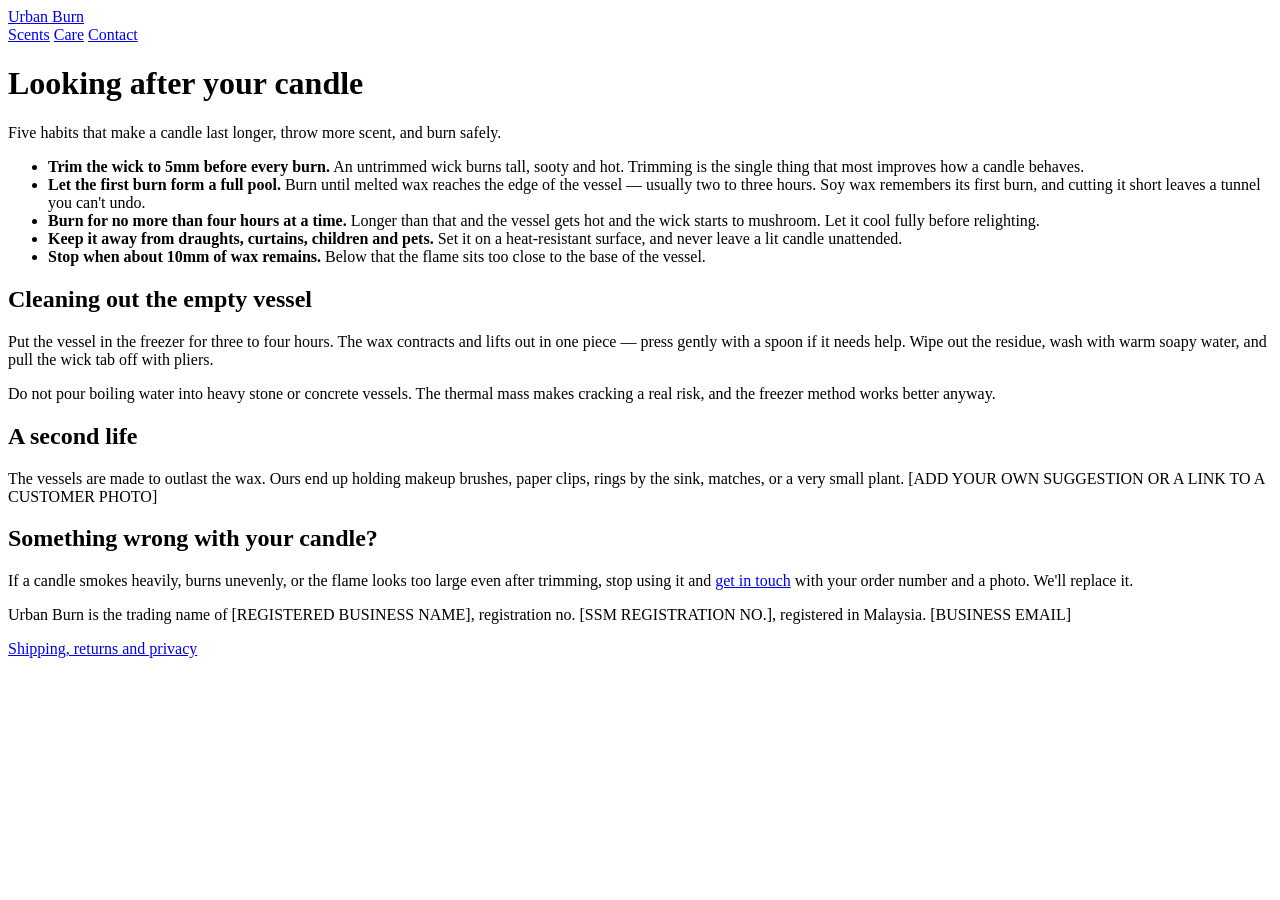
==== care.html @ 7993ca89 "Add files via upload" ====
<!DOCTYPE html>
<html lang="en">
<head>
<meta charset="utf-8">
<meta name="viewport" content="width=device-width, initial-scale=1">
<title>Candle care — Urban Burn</title>
<meta name="description" content="How to burn an Urban Burn candle safely, get a clean melt pool, and reuse the vessel once the wax is finished.">
<link rel="preconnect" href="https://fonts.googleapis.com">
<link rel="preconnect" href="https://fonts.gstatic.com" crossorigin>
<link href="https://fonts.googleapis.com/css2?family=Jost:wght@300;400;500&family=Marcellus&display=swap" rel="stylesheet">
<link rel="stylesheet" href="assets/style.css">
</head>
<body>

<header class="site-head">
  <div class="wrap">
    <a class="wordmark" href="index.html">Urban Burn</a>
    <nav class="site-nav">
      <a href="index.html">Scents</a>
      <a href="care.html" aria-current="page">Care</a>
      <a href="contact.html">Contact</a>
    </nav>
  </div>
</header>

<main>
  <div class="wrap">
    <h1>Looking after your candle</h1>
    <p class="lede meta">Five habits that make a candle last longer, throw more scent, and burn safely.</p>

    <ul class="care">
      <li><strong>Trim the wick to 5mm before every burn.</strong> An untrimmed wick burns tall, sooty and hot. Trimming is the single thing that most improves how a candle behaves.</li>
      <li><strong>Let the first burn form a full pool.</strong> Burn until melted wax reaches the edge of the vessel — usually two to three hours. Soy wax remembers its first burn, and cutting it short leaves a tunnel you can't undo.</li>
      <li><strong>Burn for no more than four hours at a time.</strong> Longer than that and the vessel gets hot and the wick starts to mushroom. Let it cool fully before relighting.</li>
      <li><strong>Keep it away from draughts, curtains, children and pets.</strong> Set it on a heat-resistant surface, and never leave a lit candle unattended.</li>
      <li><strong>Stop when about 10mm of wax remains.</strong> Below that the flame sits too close to the base of the vessel.</li>
    </ul>

    <h2>Cleaning out the empty vessel</h2>
    <p>Put the vessel in the freezer for three to four hours. The wax contracts and lifts out in one piece — press gently with a spoon if it needs help. Wipe out the residue, wash with warm soapy water, and pull the wick tab off with pliers.</p>
    <p>Do not pour boiling water into heavy stone or concrete vessels. The thermal mass makes cracking a real risk, and the freezer method works better anyway.</p>

    <h2>A second life</h2>
    <p>The vessels are made to outlast the wax. Ours end up holding makeup brushes, paper clips, rings by the sink, matches, or a very small plant. <span class="fill">[ADD YOUR OWN SUGGESTION OR A LINK TO A CUSTOMER PHOTO]</span></p>

    <h2>Something wrong with your candle?</h2>
    <p>If a candle smokes heavily, burns unevenly, or the flame looks too large even after trimming, stop using it and <a href="contact.html">get in touch</a> with your order number and a photo. We'll replace it.</p>

  </div>
</main>

<footer class="site-foot">
  <div class="wrap">
    <p>Urban Burn is the trading name of <span class="fill">[REGISTERED BUSINESS NAME]</span>, registration no. <span class="fill">[SSM REGISTRATION NO.]</span>, registered in Malaysia. <span class="fill">[BUSINESS EMAIL]</span></p>
    <p><a href="policies.html">Shipping, returns and privacy</a></p>
  </div>
</footer>

</body>
</html>
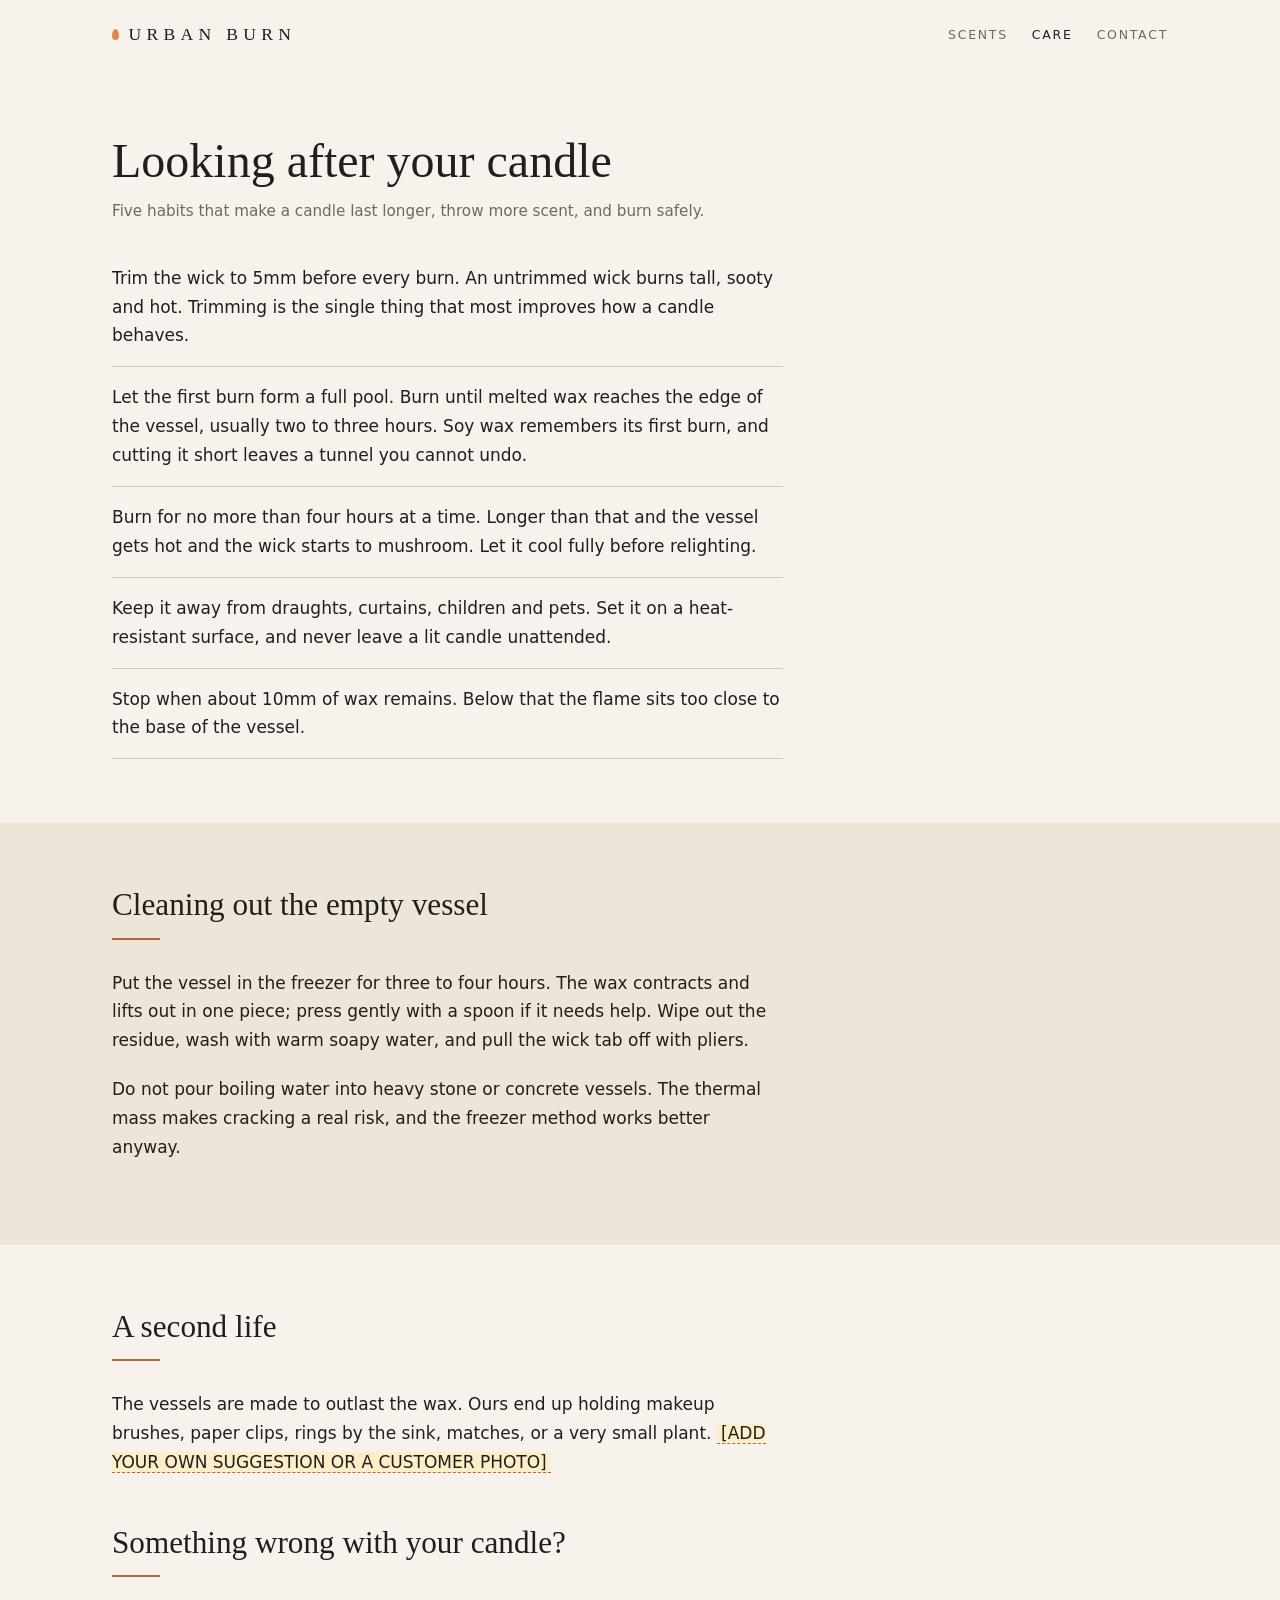
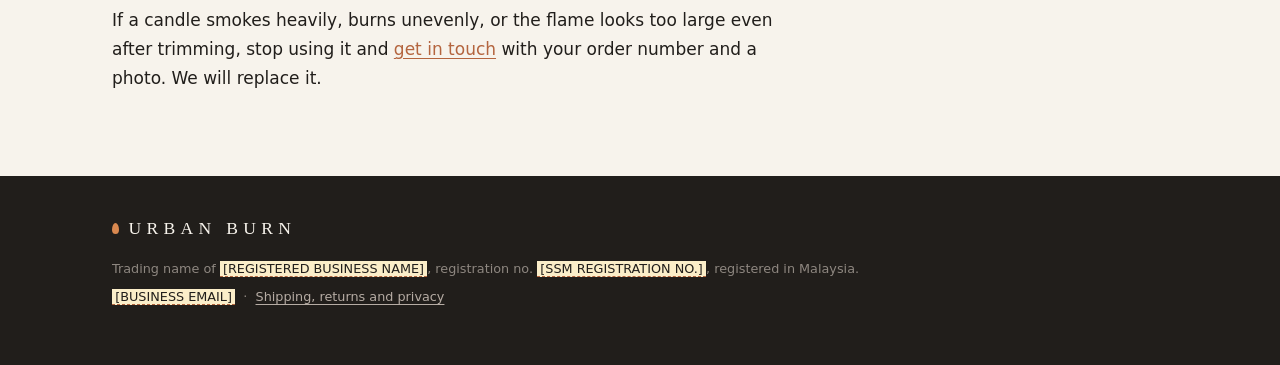
==== commit e5ad80bc: "Add files via upload" ====
--- a/care.html
+++ b/care.html
@@ -4,17 +4,94 @@
 <meta charset="utf-8">
 <meta name="viewport" content="width=device-width, initial-scale=1">
 <title>Candle care — Urban Burn</title>
-<meta name="description" content="How to burn an Urban Burn candle safely, get a clean melt pool, and reuse the vessel once the wax is finished.">
+<meta name="description" content="How to burn an Urban Burn candle safely, get a clean melt pool, and reuse the vessel.">
 <link rel="preconnect" href="https://fonts.googleapis.com">
 <link rel="preconnect" href="https://fonts.gstatic.com" crossorigin>
 <link href="https://fonts.googleapis.com/css2?family=Jost:wght@300;400;500&family=Marcellus&display=swap" rel="stylesheet">
-<link rel="stylesheet" href="assets/style.css">
+<style>
+:root {
+  --ivory:#f7f3ec; --linen:#ece5d8; --ink:#211e1b; --smoke:#6f6862; --line:#d5cbb9;
+  --clay:#b4653f; --moss:#6b7a5e; --ember:#d9884f;
+  --pear:#c9b27e; --fig:#5e6b4f; --oud:#4a3a31; --vanille:#e0cfb2; --brew:#6b4a35;
+}
+*,*::before,*::after{box-sizing:border-box}
+html{-webkit-text-size-adjust:100%}
+body{margin:0;background:var(--ivory);color:var(--ink);font-family:"Jost",system-ui,-apple-system,sans-serif;font-weight:300;font-size:17px;line-height:1.7}
+h1,h2,h3,.wordmark,.scent-name{font-family:"Marcellus",Georgia,serif;font-weight:400;line-height:1.18}
+p{margin:0 0 1.15em;max-width:62ch}
+a{color:var(--clay);text-underline-offset:3px}
+a:hover{color:var(--ink)}
+a:focus-visible{outline:2px solid var(--ember);outline-offset:3px}
+.wrap{width:min(100% - 2.5rem,66rem);margin-inline:auto}
+
+.wordmark{font-size:1.1rem;letter-spacing:.3em;text-transform:uppercase;text-decoration:none;color:inherit;display:inline-flex;align-items:center;gap:.6rem}
+.wordmark .flame{width:7px;height:11px;border-radius:50% 50% 50% 50%/62% 62% 38% 38%;background:var(--ember);flex:none}
+
+.site-head{padding:1.5rem 0}
+.site-head.on-dark{background:var(--ink);color:var(--ivory)}
+.site-head .wrap{display:flex;flex-wrap:wrap;align-items:center;gap:.6rem 1.6rem}
+.site-nav{display:flex;gap:1.5rem;font-size:.78rem;letter-spacing:.14em;text-transform:uppercase;margin-left:auto}
+.site-nav a{color:var(--smoke);text-decoration:none}
+.on-dark .site-nav a{color:#a9a09a}
+.site-nav a:hover,.site-nav a[aria-current="page"]{color:var(--ink)}
+.on-dark .site-nav a:hover,.on-dark .site-nav a[aria-current="page"]{color:var(--ivory)}
+
+.hero{background:var(--ink);color:var(--ivory);padding:5rem 0 6rem;position:relative;overflow:hidden}
+.hero::after{content:"";position:absolute;top:-25%;right:-10%;width:40rem;height:40rem;background:radial-gradient(circle,rgba(217,136,79,.28) 0%,rgba(217,136,79,.06) 42%,transparent 68%);pointer-events:none}
+.hero .wrap{position:relative;z-index:1}
+.hero h1{font-size:clamp(2.4rem,7.5vw,4.4rem);margin:0 0 1.3rem;max-width:16ch}
+.hero .tagline{color:var(--ember);letter-spacing:.2em;text-transform:uppercase;font-size:.78rem;margin:0 0 1.6rem}
+.hero .lede{color:#bdb4ac;font-size:1.08rem;max-width:44ch;margin:0}
+
+.band{padding:4rem 0}
+.band.linen{background:var(--linen)}
+h1.page-title{font-size:clamp(2rem,6vw,3rem);margin:0 0 .6rem}
+h2{font-size:clamp(1.4rem,3.2vw,1.95rem);margin:0 0 1.8rem}
+.band h2:not(:first-child){margin-top:3rem}
+h2 .rule{display:block;width:3rem;height:2px;background:var(--clay);margin-top:.85rem}
+
+.scents{list-style:none;margin:0;padding:0}
+.scent{display:grid;grid-template-columns:auto 1fr;gap:.2rem 1.2rem;padding:1.8rem 0;border-top:1px solid var(--line);align-items:start}
+.scent:last-child{border-bottom:1px solid var(--line)}
+.swatch{width:2.6rem;height:2.6rem;border-radius:50%;grid-row:span 3;box-shadow:inset 0 0 0 1px rgba(0,0,0,.08)}
+.scent-name{font-size:1.3rem;margin:.1rem 0 .2rem}
+.scent-notes{font-size:.72rem;letter-spacing:.16em;text-transform:uppercase;color:var(--moss);margin:0 0 .6rem}
+.scent p.body{margin:0;max-width:54ch}
+@media(min-width:48rem){
+ .scent{grid-template-columns:2.6rem 16rem 1fr;gap:0 2rem;align-items:center}
+ .swatch{grid-row:span 2}
+ .scent-name{grid-column:2;margin:0}
+ .scent-notes{grid-column:2;margin:.3rem 0 0}
+ .scent p.body{grid-column:3;grid-row:1/span 2}
+}
+
+.gallery{display:grid;gap:1rem;grid-template-columns:repeat(auto-fit,minmax(12rem,1fr));margin:0 0 2rem}
+.slot{aspect-ratio:4/5;border:1px dashed var(--clay);background:rgba(180,101,63,.05);display:grid;place-content:center;text-align:center;padding:1rem;color:var(--clay);font-size:.72rem;letter-spacing:.06em;line-height:1.5}
+.slot img{width:100%;height:100%;object-fit:cover}
+
+.channels,.care{list-style:none;padding:0;margin:1.4rem 0 0}
+.channels li{padding:.8rem 0;border-bottom:1px solid var(--line)}
+.channels li:first-child{border-top:1px solid var(--line)}
+.care li{padding:1rem 0;border-bottom:1px solid var(--line);max-width:62ch}
+.care strong{font-weight:500}
+.meta{color:var(--smoke);font-size:.95rem}
+
+.fill{background:#fbeec9;border-bottom:1px dashed var(--clay);padding:0 .25em;color:var(--ink)}
+
+.site-foot{background:var(--ink);color:#8e8780;padding:2.6rem 0 3.2rem;font-size:.8rem}
+.site-foot .wordmark{color:var(--ivory);margin-bottom:1.2rem}
+.site-foot p{max-width:none;margin:0 0 .4rem}
+.site-foot a{color:#b6aca4}
+
+@media(prefers-reduced-motion:reduce){*{animation:none!important;transition:none!important}}
+
+</style>
 </head>
 <body>
 
 <header class="site-head">
   <div class="wrap">
-    <a class="wordmark" href="index.html">Urban Burn</a>
+    <a class="wordmark" href="index.html"><span class="flame"></span>Urban Burn</a>
     <nav class="site-nav">
       <a href="index.html">Scents</a>
       <a href="care.html" aria-current="page">Care</a>
@@ -24,35 +101,43 @@
 </header>
 
 <main>
-  <div class="wrap">
-    <h1>Looking after your candle</h1>
-    <p class="lede meta">Five habits that make a candle last longer, throw more scent, and burn safely.</p>
+  <section class="band">
+    <div class="wrap">
+      <h1 class="page-title">Looking after your candle</h1>
+      <p class="meta">Five habits that make a candle last longer, throw more scent, and burn safely.</p>
+      <ul class="care">
+        <li><strong>Trim the wick to 5mm before every burn.</strong> An untrimmed wick burns tall, sooty and hot. Trimming is the single thing that most improves how a candle behaves.</li>
+        <li><strong>Let the first burn form a full pool.</strong> Burn until melted wax reaches the edge of the vessel, usually two to three hours. Soy wax remembers its first burn, and cutting it short leaves a tunnel you cannot undo.</li>
+        <li><strong>Burn for no more than four hours at a time.</strong> Longer than that and the vessel gets hot and the wick starts to mushroom. Let it cool fully before relighting.</li>
+        <li><strong>Keep it away from draughts, curtains, children and pets.</strong> Set it on a heat-resistant surface, and never leave a lit candle unattended.</li>
+        <li><strong>Stop when about 10mm of wax remains.</strong> Below that the flame sits too close to the base of the vessel.</li>
+      </ul>
+    </div>
+  </section>
 
-    <ul class="care">
-      <li><strong>Trim the wick to 5mm before every burn.</strong> An untrimmed wick burns tall, sooty and hot. Trimming is the single thing that most improves how a candle behaves.</li>
-      <li><strong>Let the first burn form a full pool.</strong> Burn until melted wax reaches the edge of the vessel — usually two to three hours. Soy wax remembers its first burn, and cutting it short leaves a tunnel you can't undo.</li>
-      <li><strong>Burn for no more than four hours at a time.</strong> Longer than that and the vessel gets hot and the wick starts to mushroom. Let it cool fully before relighting.</li>
-      <li><strong>Keep it away from draughts, curtains, children and pets.</strong> Set it on a heat-resistant surface, and never leave a lit candle unattended.</li>
-      <li><strong>Stop when about 10mm of wax remains.</strong> Below that the flame sits too close to the base of the vessel.</li>
-    </ul>
+  <section class="band linen">
+    <div class="wrap">
+      <h2>Cleaning out the empty vessel<span class="rule"></span></h2>
+      <p>Put the vessel in the freezer for three to four hours. The wax contracts and lifts out in one piece; press gently with a spoon if it needs help. Wipe out the residue, wash with warm soapy water, and pull the wick tab off with pliers.</p>
+      <p>Do not pour boiling water into heavy stone or concrete vessels. The thermal mass makes cracking a real risk, and the freezer method works better anyway.</p>
+    </div>
+  </section>
 
-    <h2>Cleaning out the empty vessel</h2>
-    <p>Put the vessel in the freezer for three to four hours. The wax contracts and lifts out in one piece — press gently with a spoon if it needs help. Wipe out the residue, wash with warm soapy water, and pull the wick tab off with pliers.</p>
-    <p>Do not pour boiling water into heavy stone or concrete vessels. The thermal mass makes cracking a real risk, and the freezer method works better anyway.</p>
-
-    <h2>A second life</h2>
-    <p>The vessels are made to outlast the wax. Ours end up holding makeup brushes, paper clips, rings by the sink, matches, or a very small plant. <span class="fill">[ADD YOUR OWN SUGGESTION OR A LINK TO A CUSTOMER PHOTO]</span></p>
-
-    <h2>Something wrong with your candle?</h2>
-    <p>If a candle smokes heavily, burns unevenly, or the flame looks too large even after trimming, stop using it and <a href="contact.html">get in touch</a> with your order number and a photo. We'll replace it.</p>
-
-  </div>
+  <section class="band">
+    <div class="wrap">
+      <h2>A second life<span class="rule"></span></h2>
+      <p>The vessels are made to outlast the wax. Ours end up holding makeup brushes, paper clips, rings by the sink, matches, or a very small plant. <span class="fill">[ADD YOUR OWN SUGGESTION OR A CUSTOMER PHOTO]</span></p>
+      <h2>Something wrong with your candle?<span class="rule"></span></h2>
+      <p>If a candle smokes heavily, burns unevenly, or the flame looks too large even after trimming, stop using it and <a href="contact.html">get in touch</a> with your order number and a photo. We will replace it.</p>
+    </div>
+  </section>
 </main>
 
 <footer class="site-foot">
   <div class="wrap">
-    <p>Urban Burn is the trading name of <span class="fill">[REGISTERED BUSINESS NAME]</span>, registration no. <span class="fill">[SSM REGISTRATION NO.]</span>, registered in Malaysia. <span class="fill">[BUSINESS EMAIL]</span></p>
-    <p><a href="policies.html">Shipping, returns and privacy</a></p>
+    <a class="wordmark" href="index.html"><span class="flame"></span>Urban Burn</a>
+    <p>Trading name of <span class="fill">[REGISTERED BUSINESS NAME]</span>, registration no. <span class="fill">[SSM REGISTRATION NO.]</span>, registered in Malaysia.</p>
+    <p><span class="fill">[BUSINESS EMAIL]</span> &nbsp;·&nbsp; <a href="policies.html">Shipping, returns and privacy</a></p>
   </div>
 </footer>
 
